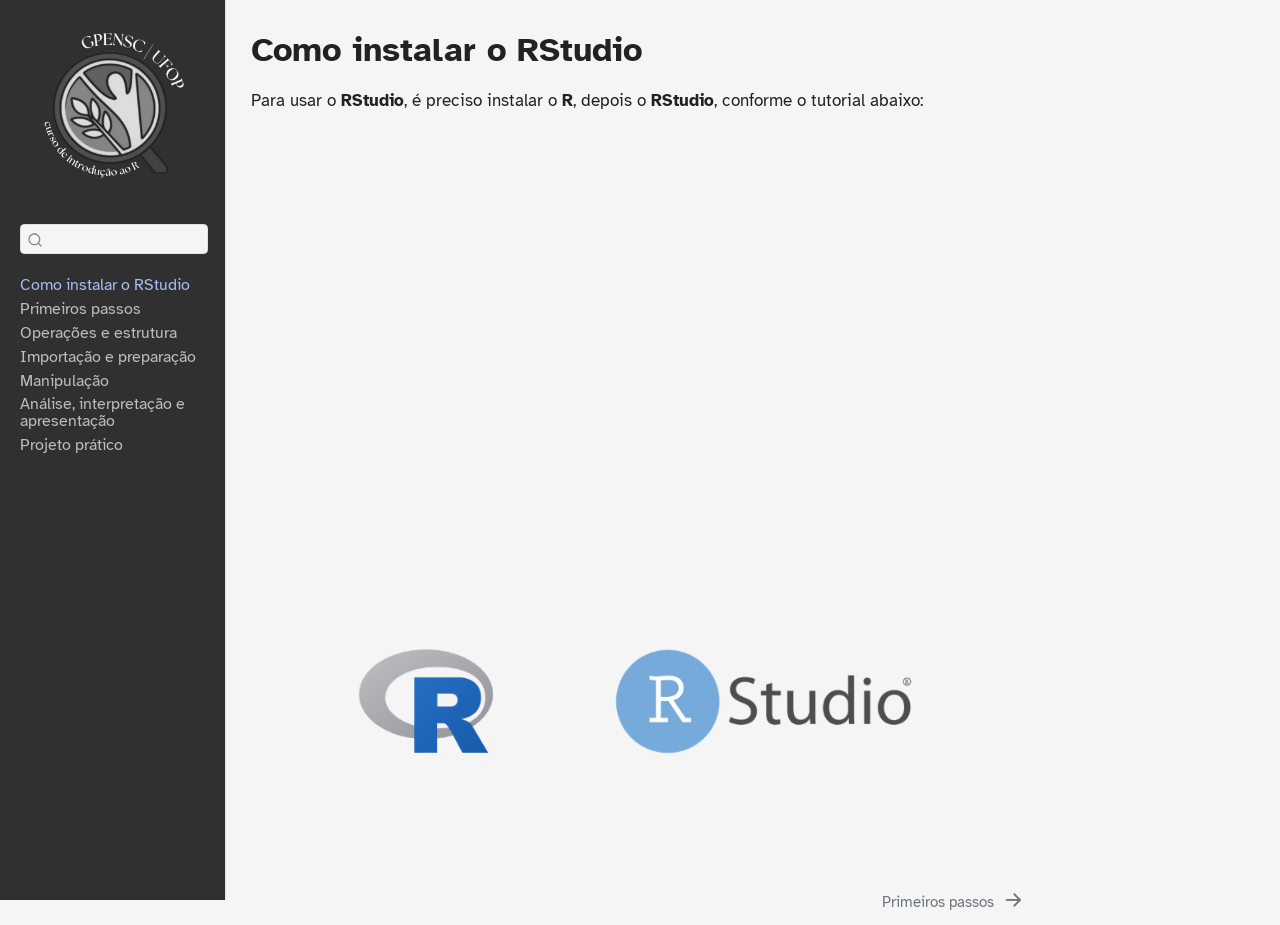
==== docs/index.html @ 652e4990 "Primeiro commit" ====
<html xmlns="http://www.w3.org/1999/xhtml">    
  <head>      
    <title>Redirect to 0.html</title>      
    <meta http-equiv="refresh" content="0;URL='0.html'" />    
  </head>    
  <body> 
  </body>  
</html>
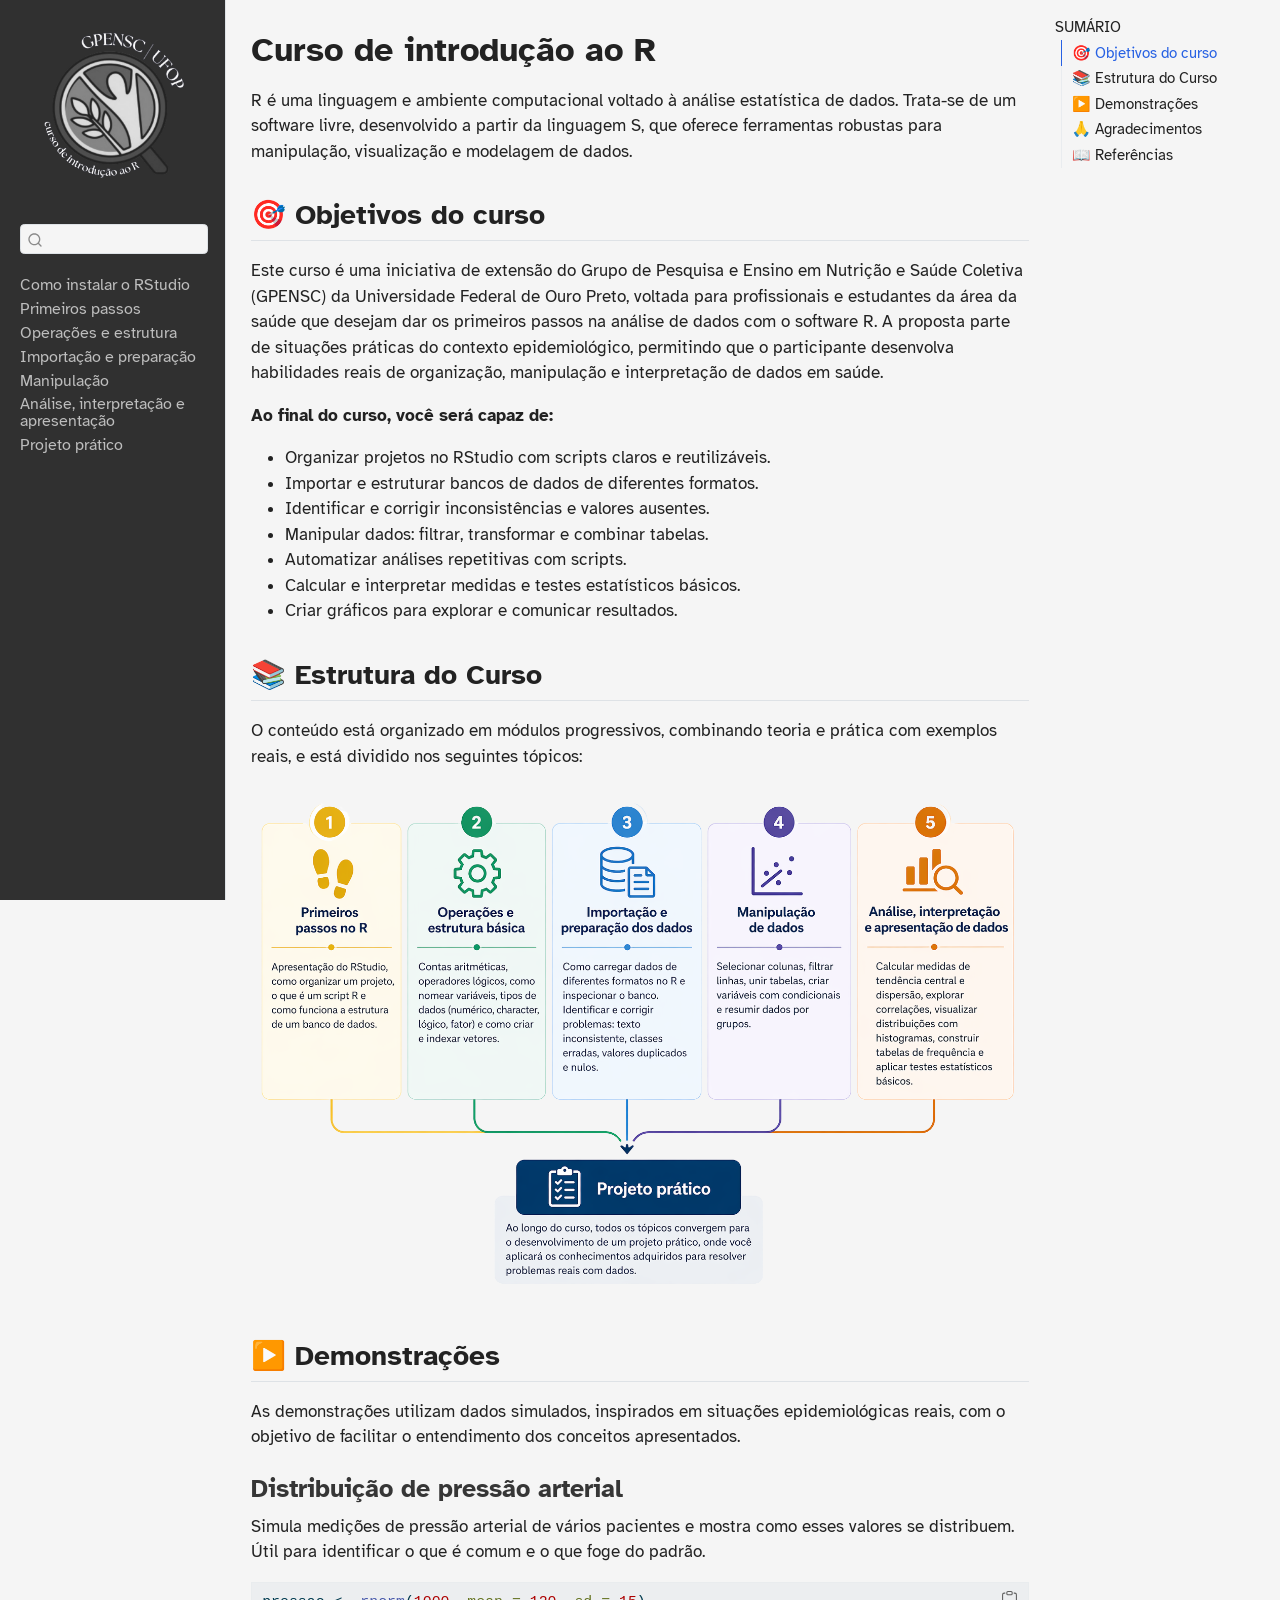
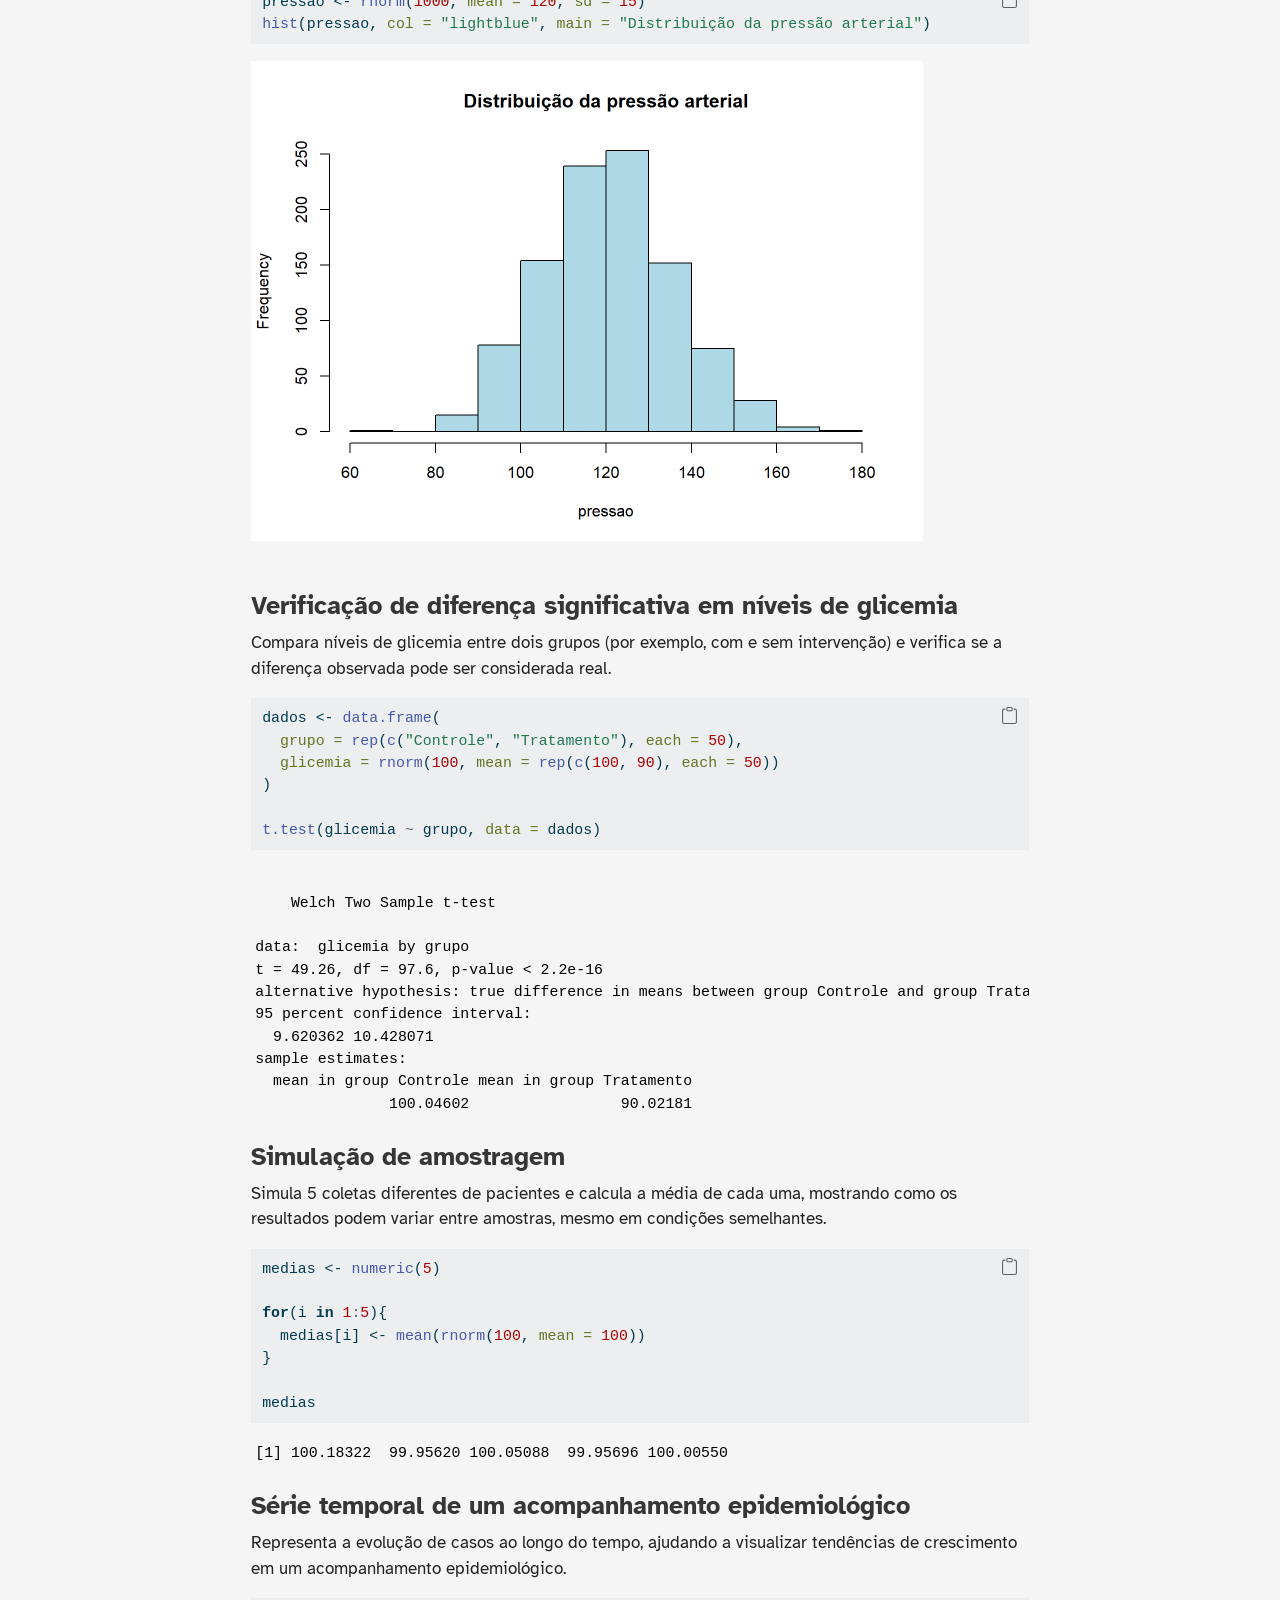
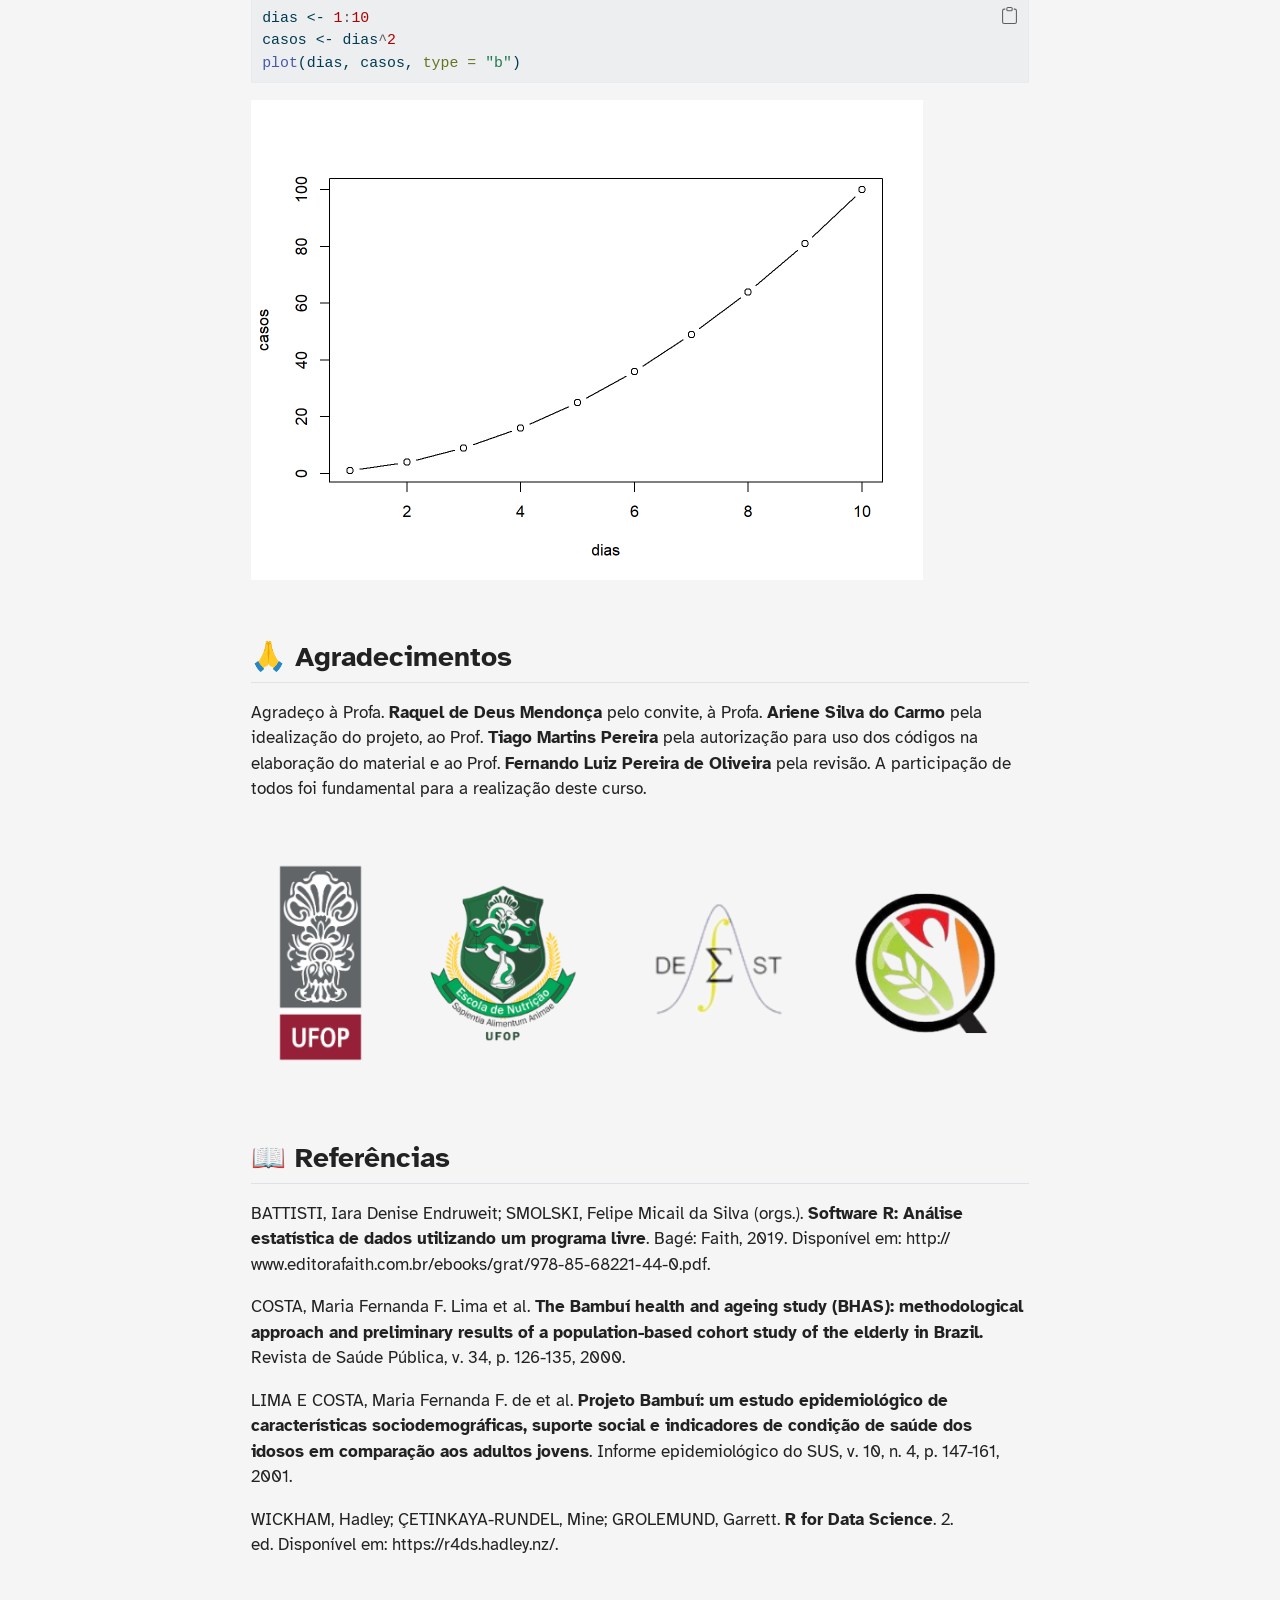
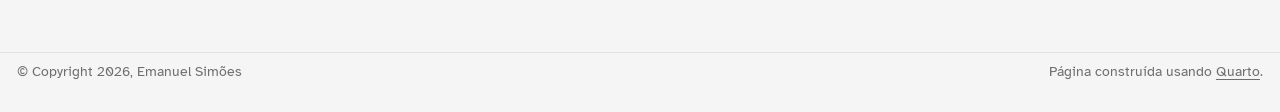
==== commit db544d72: "add index" ====
--- a/docs/index.html
+++ b/docs/index.html
@@ -1,8 +1,769 @@
-<html xmlns="http://www.w3.org/1999/xhtml">    
-  <head>      
-    <title>Redirect to 0.html</title>      
-    <meta http-equiv="refresh" content="0;URL='0.html'" />    
-  </head>    
-  <body> 
-  </body>  
-</html>     
+<!DOCTYPE html>
+<html xmlns="http://www.w3.org/1999/xhtml" lang="pt-BR" xml:lang="pt-BR"><head>
+
+<meta charset="utf-8">
+<meta name="generator" content="quarto-1.9.37">
+
+<meta name="viewport" content="width=device-width, initial-scale=1.0, user-scalable=yes">
+
+
+<title>Curso de introdução ao R – GPENSC | UFOP</title>
+<style>
+/* Default styles provided by pandoc.
+** See https://pandoc.org/MANUAL.html#variables-for-html for config info.
+*/
+code{white-space: pre-wrap;}
+span.smallcaps{font-variant: small-caps;}
+div.columns{display: flex; gap: min(4vw, 1.5em);}
+div.column{flex: auto; overflow-x: auto;}
+div.hanging-indent{margin-left: 1.5em; text-indent: -1.5em;}
+ul.task-list{list-style: none;}
+ul.task-list li input[type="checkbox"] {
+  width: 0.8em;
+  margin: 0 0.8em 0.2em -1em; /* quarto-specific, see https://github.com/quarto-dev/quarto-cli/issues/4556 */ 
+  vertical-align: middle;
+}
+/* CSS for syntax highlighting */
+html { -webkit-text-size-adjust: 100%; }
+pre > code.sourceCode { white-space: pre; position: relative; }
+pre > code.sourceCode > span { display: inline-block; line-height: 1.25; }
+pre > code.sourceCode > span:empty { height: 1.2em; }
+.sourceCode { overflow: visible; }
+code.sourceCode > span { color: inherit; text-decoration: inherit; }
+div.sourceCode { margin: 1em 0; }
+pre.sourceCode { margin: 0; }
+@media screen {
+div.sourceCode { overflow: auto; }
+}
+@media print {
+pre > code.sourceCode { white-space: pre-wrap; }
+pre > code.sourceCode > span { text-indent: -5em; padding-left: 5em; }
+}
+pre.numberSource code
+  { counter-reset: source-line 0; }
+pre.numberSource code > span
+  { position: relative; left: -4em; counter-increment: source-line; }
+pre.numberSource code > span > a:first-child::before
+  { content: counter(source-line);
+    position: relative; left: -1em; text-align: right; vertical-align: baseline;
+    border: none; display: inline-block;
+    -webkit-touch-callout: none; -webkit-user-select: none;
+    -khtml-user-select: none; -moz-user-select: none;
+    -ms-user-select: none; user-select: none;
+    padding: 0 4px; width: 4em;
+  }
+pre.numberSource { margin-left: 3em;  padding-left: 4px; }
+div.sourceCode
+  {   }
+@media screen {
+pre > code.sourceCode > span > a:first-child::before { text-decoration: underline; }
+}
+</style>
+
+
+<script src="site_libs/quarto-nav/quarto-nav.js"></script>
+<script src="site_libs/clipboard/clipboard.min.js"></script>
+<script src="site_libs/quarto-search/autocomplete.umd.js"></script>
+<script src="site_libs/quarto-search/fuse.min.js"></script>
+<script src="site_libs/quarto-search/quarto-search.js"></script>
+<meta name="quarto:offset" content="./">
+<link href="./images/logo2.png" rel="icon" type="image/png">
+<script src="site_libs/quarto-html/quarto.js" type="module"></script>
+<script src="site_libs/quarto-html/tabsets/tabsets.js" type="module"></script>
+<script src="site_libs/quarto-html/popper.min.js"></script>
+<script src="site_libs/quarto-html/tippy.umd.min.js"></script>
+<script src="site_libs/quarto-html/anchor.min.js"></script>
+<link href="site_libs/quarto-html/tippy.css" rel="stylesheet">
+<link href="site_libs/quarto-html/quarto-syntax-highlighting-7f8f88aac4f3542376d5c11b86a4c14d.css" rel="stylesheet" id="quarto-text-highlighting-styles">
+<script src="site_libs/bootstrap/bootstrap.min.js"></script>
+<link href="site_libs/bootstrap/bootstrap-icons.css" rel="stylesheet">
+<link href="site_libs/bootstrap/bootstrap-d4edce2fe595ef9b535bb5642147f9f0.min.css" rel="stylesheet" append-hash="true" id="quarto-bootstrap" data-mode="light">
+<script id="quarto-search-options" type="application/json">{
+  "location": "sidebar",
+  "copy-button": false,
+  "collapse-after": 3,
+  "panel-placement": "start",
+  "type": "textbox",
+  "limit": 50,
+  "keyboard-shortcut": [
+    "f",
+    "/",
+    "s"
+  ],
+  "show-item-context": false,
+  "language": {
+    "search-no-results-text": "Nenhum resultado",
+    "search-matching-documents-text": "documentos correspondentes",
+    "search-copy-link-title": "Copiar link para a busca",
+    "search-hide-matches-text": "Esconder correspondências adicionais",
+    "search-more-match-text": "mais correspondência neste documento",
+    "search-more-matches-text": "mais correspondências neste documento",
+    "search-clear-button-title": "Limpar",
+    "search-text-placeholder": "",
+    "search-detached-cancel-button-title": "Cancelar",
+    "search-submit-button-title": "Enviar",
+    "search-label": "Procurar"
+  }
+}</script>
+
+
+<meta property="og:title" content="Curso de introdução ao R – GPENSC | UFOP">
+<meta property="og:description" content="">
+<meta property="og:image" content="images/estrutura.png">
+<meta property="og:site_name" content="GPENSC | UFOP">
+</head>
+
+<body class="nav-sidebar docked quarto-light">
+
+<div id="quarto-search-results"></div>
+  <header id="quarto-header" class="headroom fixed-top">
+  <nav class="quarto-secondary-nav">
+    <div class="container-fluid d-flex">
+      <button type="button" class="quarto-btn-toggle btn" data-bs-toggle="collapse" role="button" data-bs-target=".quarto-sidebar-collapse-item" aria-controls="quarto-sidebar" aria-expanded="false" aria-label="Alternar barra lateral" onclick="if (window.quartoToggleHeadroom) { window.quartoToggleHeadroom(); }">
+        <i class="bi bi-layout-text-sidebar-reverse"></i>
+      </button>
+        <nav class="quarto-page-breadcrumbs" aria-label="breadcrumb"><ol class="breadcrumb"><li class="breadcrumb-item">Curso de introdução ao R</li></ol></nav>
+        <a class="flex-grow-1" role="navigation" data-bs-toggle="collapse" data-bs-target=".quarto-sidebar-collapse-item" aria-controls="quarto-sidebar" aria-expanded="false" aria-label="Alternar barra lateral" onclick="if (window.quartoToggleHeadroom) { window.quartoToggleHeadroom(); }">      
+        </a>
+      <button type="button" class="btn quarto-search-button" aria-label="Procurar" onclick="window.quartoOpenSearch();">
+        <i class="bi bi-search"></i>
+      </button>
+    </div>
+  </nav>
+</header>
+<!-- content -->
+<div id="quarto-content" class="quarto-container page-columns page-rows-contents page-layout-article">
+<!-- sidebar -->
+  <nav id="quarto-sidebar" class="sidebar collapse collapse-horizontal quarto-sidebar-collapse-item sidebar-navigation docked overflow-auto">
+    <div class="pt-lg-2 mt-2 text-center sidebar-header">
+      <a href="./index.html" class="sidebar-logo-link">
+      <img src="./images/logo2.png" alt="" class="sidebar-logo light-content py-0 d-lg-inline d-none">
+      <img src="./images/logo2.png" alt="" class="sidebar-logo dark-content py-0 d-lg-inline d-none">
+      </a>
+      </div>
+        <div class="mt-2 flex-shrink-0 align-items-center">
+        <div class="sidebar-search">
+        <div id="quarto-search" class="" title="Procurar"></div>
+        </div>
+        </div>
+    <div class="sidebar-menu-container"> 
+    <ul class="list-unstyled mt-1">
+        <li class="sidebar-item">
+  <div class="sidebar-item-container"> 
+  <a href="./0.html" class="sidebar-item-text sidebar-link">
+ <span class="menu-text">Como instalar o RStudio</span></a>
+  </div>
+</li>
+        <li class="sidebar-item">
+  <div class="sidebar-item-container"> 
+  <a href="./1.html" class="sidebar-item-text sidebar-link">
+ <span class="menu-text">Primeiros passos</span></a>
+  </div>
+</li>
+        <li class="sidebar-item">
+  <div class="sidebar-item-container"> 
+  <a href="./2.html" class="sidebar-item-text sidebar-link">
+ <span class="menu-text">Operações e estrutura</span></a>
+  </div>
+</li>
+        <li class="sidebar-item">
+  <div class="sidebar-item-container"> 
+  <a href="./3.html" class="sidebar-item-text sidebar-link">
+ <span class="menu-text">Importação e preparação</span></a>
+  </div>
+</li>
+        <li class="sidebar-item">
+  <div class="sidebar-item-container"> 
+  <a href="./4.html" class="sidebar-item-text sidebar-link">
+ <span class="menu-text">Manipulação</span></a>
+  </div>
+</li>
+        <li class="sidebar-item">
+  <div class="sidebar-item-container"> 
+  <a href="./5.html" class="sidebar-item-text sidebar-link">
+ <span class="menu-text">Análise, interpretação e apresentação</span></a>
+  </div>
+</li>
+        <li class="sidebar-item">
+  <div class="sidebar-item-container"> 
+  <a href="./projeto-pratico.html" class="sidebar-item-text sidebar-link">
+ <span class="menu-text">Projeto prático</span></a>
+  </div>
+</li>
+    </ul>
+    </div>
+</nav>
+<div id="quarto-sidebar-glass" class="quarto-sidebar-collapse-item" data-bs-toggle="collapse" data-bs-target=".quarto-sidebar-collapse-item"></div>
+<!-- margin-sidebar -->
+    <div id="quarto-margin-sidebar" class="sidebar margin-sidebar">
+        <nav id="TOC" role="doc-toc" class="toc-active">
+    <h2 id="toc-title">SUMÁRIO</h2>
+   
+  <ul>
+  <li><a href="#objetivos-do-curso" id="toc-objetivos-do-curso" class="nav-link active" data-scroll-target="#objetivos-do-curso">🎯 Objetivos do curso</a></li>
+  <li><a href="#estrutura-do-curso" id="toc-estrutura-do-curso" class="nav-link" data-scroll-target="#estrutura-do-curso">📚 Estrutura do Curso</a></li>
+  <li><a href="#demonstrações" id="toc-demonstrações" class="nav-link" data-scroll-target="#demonstrações">▶️ Demonstrações</a>
+  <ul class="collapse">
+  <li><a href="#distribuição-de-pressão-arterial" id="toc-distribuição-de-pressão-arterial" class="nav-link" data-scroll-target="#distribuição-de-pressão-arterial">Distribuição de pressão arterial</a></li>
+  <li><a href="#verificação-de-diferença-significativa-em-níveis-de-glicemia" id="toc-verificação-de-diferença-significativa-em-níveis-de-glicemia" class="nav-link" data-scroll-target="#verificação-de-diferença-significativa-em-níveis-de-glicemia">Verificação de diferença significativa em níveis de glicemia</a></li>
+  <li><a href="#simulação-de-amostragem" id="toc-simulação-de-amostragem" class="nav-link" data-scroll-target="#simulação-de-amostragem">Simulação de amostragem</a></li>
+  <li><a href="#série-temporal-de-um-acompanhamento-epidemiológico" id="toc-série-temporal-de-um-acompanhamento-epidemiológico" class="nav-link" data-scroll-target="#série-temporal-de-um-acompanhamento-epidemiológico">Série temporal de um acompanhamento epidemiológico</a></li>
+  </ul></li>
+  <li><a href="#agradecimentos" id="toc-agradecimentos" class="nav-link" data-scroll-target="#agradecimentos">🙏 Agradecimentos</a></li>
+  <li><a href="#referências" id="toc-referências" class="nav-link" data-scroll-target="#referências">📖 Referências</a></li>
+  </ul>
+</nav>
+    </div>
+<!-- main -->
+<main class="content" id="quarto-document-content">
+
+<header id="title-block-header" class="quarto-title-block default">
+<div class="quarto-title">
+<h1 class="title">Curso de introdução ao R</h1>
+</div>
+
+
+
+<div class="quarto-title-meta">
+
+    
+  
+    
+  </div>
+  
+
+
+</header>
+
+
+<p>R é uma linguagem e ambiente computacional voltado à análise estatística de dados. Trata-se de um software livre, desenvolvido a partir da linguagem S, que oferece ferramentas robustas para manipulação, visualização e modelagem de dados.</p>
+<section id="objetivos-do-curso" class="level2">
+<h2 class="anchored" data-anchor-id="objetivos-do-curso">🎯 Objetivos do curso</h2>
+<p>Este curso é uma iniciativa de extensão do Grupo de Pesquisa e Ensino em Nutrição e Saúde Coletiva (GPENSC) da Universidade Federal de Ouro Preto, voltada para profissionais e estudantes da área da saúde que desejam dar os primeiros passos na análise de dados com o software R. A proposta parte de situações práticas do contexto epidemiológico, permitindo que o participante desenvolva habilidades reais de organização, manipulação e interpretação de dados em saúde.</p>
+<p><strong>Ao final do curso, você será capaz de:</strong></p>
+<ul>
+<li>Organizar projetos no RStudio com scripts claros e reutilizáveis.</li>
+<li>Importar e estruturar bancos de dados de diferentes formatos.</li>
+<li>Identificar e corrigir inconsistências e valores ausentes.</li>
+<li>Manipular dados: filtrar, transformar e combinar tabelas.</li>
+<li>Automatizar análises repetitivas com scripts.</li>
+<li>Calcular e interpretar medidas e testes estatísticos básicos.</li>
+<li>Criar gráficos para explorar e comunicar resultados.</li>
+</ul>
+</section>
+<section id="estrutura-do-curso" class="level2">
+<h2 class="anchored" data-anchor-id="estrutura-do-curso">📚 Estrutura do Curso</h2>
+<p>O conteúdo está organizado em módulos progressivos, combinando teoria e prática com exemplos reais, e está dividido nos seguintes tópicos:</p>
+<p><img src="images/estrutura.png" class="img-fluid"></p>
+</section>
+<section id="demonstrações" class="level2">
+<h2 class="anchored" data-anchor-id="demonstrações">▶️ Demonstrações</h2>
+<p>As demonstrações utilizam dados simulados, inspirados em situações epidemiológicas reais, com o objetivo de facilitar o entendimento dos conceitos apresentados.</p>
+<section id="distribuição-de-pressão-arterial" class="level3">
+<h3 class="anchored" data-anchor-id="distribuição-de-pressão-arterial">Distribuição de pressão arterial</h3>
+<p>Simula medições de pressão arterial de vários pacientes e mostra como esses valores se distribuem. Útil para identificar o que é comum e o que foge do padrão.</p>
+<div class="cell">
+<div class="code-copy-outer-scaffold"><div class="sourceCode cell-code" id="cb1"><pre class="sourceCode r code-with-copy"><code class="sourceCode r"><span id="cb1-1"><a href="#cb1-1" aria-hidden="true" tabindex="-1"></a>pressao <span class="ot">&lt;-</span> <span class="fu">rnorm</span>(<span class="dv">1000</span>, <span class="at">mean =</span> <span class="dv">120</span>, <span class="at">sd =</span> <span class="dv">15</span>)</span>
+<span id="cb1-2"><a href="#cb1-2" aria-hidden="true" tabindex="-1"></a><span class="fu">hist</span>(pressao, <span class="at">col =</span> <span class="st">"lightblue"</span>, <span class="at">main =</span> <span class="st">"Distribuição da pressão arterial"</span>)</span></code></pre></div><button title="Copiar para a área de transferência" class="code-copy-button"><i class="bi"></i></button></div>
+<div class="cell-output-display">
+<div>
+<figure class="figure">
+<p><img src="index_files/figure-html/unnamed-chunk-1-1.png" class="img-fluid figure-img" width="672"></p>
+</figure>
+</div>
+</div>
+</div>
+</section>
+<section id="verificação-de-diferença-significativa-em-níveis-de-glicemia" class="level3">
+<h3 class="anchored" data-anchor-id="verificação-de-diferença-significativa-em-níveis-de-glicemia">Verificação de diferença significativa em níveis de glicemia</h3>
+<p>Compara níveis de glicemia entre dois grupos (por exemplo, com e sem intervenção) e verifica se a diferença observada pode ser considerada real.</p>
+<div class="cell">
+<div class="code-copy-outer-scaffold"><div class="sourceCode cell-code" id="cb2"><pre class="sourceCode r code-with-copy"><code class="sourceCode r"><span id="cb2-1"><a href="#cb2-1" aria-hidden="true" tabindex="-1"></a>dados <span class="ot">&lt;-</span> <span class="fu">data.frame</span>(</span>
+<span id="cb2-2"><a href="#cb2-2" aria-hidden="true" tabindex="-1"></a>  <span class="at">grupo =</span> <span class="fu">rep</span>(<span class="fu">c</span>(<span class="st">"Controle"</span>, <span class="st">"Tratamento"</span>), <span class="at">each =</span> <span class="dv">50</span>),</span>
+<span id="cb2-3"><a href="#cb2-3" aria-hidden="true" tabindex="-1"></a>  <span class="at">glicemia =</span> <span class="fu">rnorm</span>(<span class="dv">100</span>, <span class="at">mean =</span> <span class="fu">rep</span>(<span class="fu">c</span>(<span class="dv">100</span>, <span class="dv">90</span>), <span class="at">each =</span> <span class="dv">50</span>))</span>
+<span id="cb2-4"><a href="#cb2-4" aria-hidden="true" tabindex="-1"></a>)</span>
+<span id="cb2-5"><a href="#cb2-5" aria-hidden="true" tabindex="-1"></a></span>
+<span id="cb2-6"><a href="#cb2-6" aria-hidden="true" tabindex="-1"></a><span class="fu">t.test</span>(glicemia <span class="sc">~</span> grupo, <span class="at">data =</span> dados)</span></code></pre></div><button title="Copiar para a área de transferência" class="code-copy-button"><i class="bi"></i></button></div>
+<div class="cell-output cell-output-stdout">
+<pre><code>
+    Welch Two Sample t-test
+
+data:  glicemia by grupo
+t = 49.26, df = 97.6, p-value &lt; 2.2e-16
+alternative hypothesis: true difference in means between group Controle and group Tratamento is not equal to 0
+95 percent confidence interval:
+  9.620362 10.428071
+sample estimates:
+  mean in group Controle mean in group Tratamento 
+               100.04602                 90.02181 </code></pre>
+</div>
+</div>
+</section>
+<section id="simulação-de-amostragem" class="level3">
+<h3 class="anchored" data-anchor-id="simulação-de-amostragem">Simulação de amostragem</h3>
+<p>Simula 5 coletas diferentes de pacientes e calcula a média de cada uma, mostrando como os resultados podem variar entre amostras, mesmo em condições semelhantes.</p>
+<div class="cell">
+<div class="code-copy-outer-scaffold"><div class="sourceCode cell-code" id="cb4"><pre class="sourceCode r code-with-copy"><code class="sourceCode r"><span id="cb4-1"><a href="#cb4-1" aria-hidden="true" tabindex="-1"></a>medias <span class="ot">&lt;-</span> <span class="fu">numeric</span>(<span class="dv">5</span>)</span>
+<span id="cb4-2"><a href="#cb4-2" aria-hidden="true" tabindex="-1"></a></span>
+<span id="cb4-3"><a href="#cb4-3" aria-hidden="true" tabindex="-1"></a><span class="cf">for</span>(i <span class="cf">in</span> <span class="dv">1</span><span class="sc">:</span><span class="dv">5</span>){</span>
+<span id="cb4-4"><a href="#cb4-4" aria-hidden="true" tabindex="-1"></a>  medias[i] <span class="ot">&lt;-</span> <span class="fu">mean</span>(<span class="fu">rnorm</span>(<span class="dv">100</span>, <span class="at">mean =</span> <span class="dv">100</span>))</span>
+<span id="cb4-5"><a href="#cb4-5" aria-hidden="true" tabindex="-1"></a>}</span>
+<span id="cb4-6"><a href="#cb4-6" aria-hidden="true" tabindex="-1"></a></span>
+<span id="cb4-7"><a href="#cb4-7" aria-hidden="true" tabindex="-1"></a>medias</span></code></pre></div><button title="Copiar para a área de transferência" class="code-copy-button"><i class="bi"></i></button></div>
+<div class="cell-output cell-output-stdout">
+<pre><code>[1] 100.18322  99.95620 100.05088  99.95696 100.00550</code></pre>
+</div>
+</div>
+</section>
+<section id="série-temporal-de-um-acompanhamento-epidemiológico" class="level3">
+<h3 class="anchored" data-anchor-id="série-temporal-de-um-acompanhamento-epidemiológico">Série temporal de um acompanhamento epidemiológico</h3>
+<p>Representa a evolução de casos ao longo do tempo, ajudando a visualizar tendências de crescimento em um acompanhamento epidemiológico.</p>
+<div class="cell">
+<div class="code-copy-outer-scaffold"><div class="sourceCode cell-code" id="cb6"><pre class="sourceCode r code-with-copy"><code class="sourceCode r"><span id="cb6-1"><a href="#cb6-1" aria-hidden="true" tabindex="-1"></a>dias <span class="ot">&lt;-</span> <span class="dv">1</span><span class="sc">:</span><span class="dv">10</span></span>
+<span id="cb6-2"><a href="#cb6-2" aria-hidden="true" tabindex="-1"></a>casos <span class="ot">&lt;-</span> dias<span class="sc">^</span><span class="dv">2</span></span>
+<span id="cb6-3"><a href="#cb6-3" aria-hidden="true" tabindex="-1"></a><span class="fu">plot</span>(dias, casos, <span class="at">type =</span> <span class="st">"b"</span>)</span></code></pre></div><button title="Copiar para a área de transferência" class="code-copy-button"><i class="bi"></i></button></div>
+<div class="cell-output-display">
+<div>
+<figure class="figure">
+<p><img src="index_files/figure-html/unnamed-chunk-4-1.png" class="img-fluid figure-img" width="672"></p>
+</figure>
+</div>
+</div>
+</div>
+</section>
+</section>
+<section id="agradecimentos" class="level2">
+<h2 class="anchored" data-anchor-id="agradecimentos">🙏 Agradecimentos</h2>
+<p>Agradeço à Profa. <strong>Raquel de Deus Mendonça</strong> pelo convite, à Profa. <strong>Ariene Silva do Carmo</strong> pela idealização do projeto, ao Prof.&nbsp;<strong>Tiago Martins Pereira</strong> pela autorização para uso dos códigos na elaboração do material e ao Prof.&nbsp;<strong>Fernando Luiz Pereira de Oliveira</strong> pela revisão. A participação de todos foi fundamental para a realização deste curso.</p>
+<p><img src="images/orgaos.png" class="img-fluid"></p>
+</section>
+<section id="referências" class="level2">
+<h2 class="anchored" data-anchor-id="referências">📖 Referências</h2>
+<p>BATTISTI, Iara Denise Endruweit; SMOLSKI, Felipe Micail da Silva (orgs.). <strong>Software R: Análise estatística de dados utilizando um programa livre</strong>. Bagé: Faith, 2019. Disponível em: http:// www.editorafaith.com.br/ebooks/grat/978-85-68221-44-0.pdf.</p>
+<p>COSTA, Maria Fernanda F. Lima et al.&nbsp;<strong>The Bambuí health and ageing study (BHAS): methodological approach and preliminary results of a population-based cohort study of the elderly in Brazil.</strong> Revista de Saúde Pública, v. 34, p.&nbsp;126-135, 2000.</p>
+<p>LIMA E COSTA, Maria Fernanda F. de et al.&nbsp;<strong>Projeto Bambuí: um estudo epidemiológico de características sociodemográficas, suporte social e indicadores de condição de saúde dos idosos em comparação aos adultos jovens</strong>. Informe epidemiológico do SUS, v. 10, n.&nbsp;4, p.&nbsp;147-161, 2001.</p>
+<p>WICKHAM, Hadley; ÇETINKAYA-RUNDEL, Mine; GROLEMUND, Garrett. <strong>R for Data Science</strong>. 2. ed.&nbsp;Disponível em: https://r4ds.hadley.nz/.</p>
+
+
+</section>
+
+</main> <!-- /main -->
+<script id="quarto-html-after-body" type="application/javascript">
+  window.document.addEventListener("DOMContentLoaded", function (event) {
+    const icon = "";
+    const anchorJS = new window.AnchorJS();
+    anchorJS.options = {
+      placement: 'right',
+      icon: icon
+    };
+    anchorJS.add('.anchored');
+    const isCodeAnnotation = (el) => {
+      for (const clz of el.classList) {
+        if (clz.startsWith('code-annotation-')) {                     
+          return true;
+        }
+      }
+      return false;
+    }
+    const onCopySuccess = function(e) {
+      // button target
+      const button = e.trigger;
+      // don't keep focus
+      button.blur();
+      // flash "checked"
+      button.classList.add('code-copy-button-checked');
+      var currentTitle = button.getAttribute("title");
+      button.setAttribute("title", "Copiada");
+      let tooltip;
+      if (window.bootstrap) {
+        button.setAttribute("data-bs-toggle", "tooltip");
+        button.setAttribute("data-bs-placement", "left");
+        button.setAttribute("data-bs-title", "Copiada");
+        tooltip = new bootstrap.Tooltip(button, 
+          { trigger: "manual", 
+            customClass: "code-copy-button-tooltip",
+            offset: [0, -8]});
+        tooltip.show();    
+      }
+      setTimeout(function() {
+        if (tooltip) {
+          tooltip.hide();
+          button.removeAttribute("data-bs-title");
+          button.removeAttribute("data-bs-toggle");
+          button.removeAttribute("data-bs-placement");
+        }
+        button.setAttribute("title", currentTitle);
+        button.classList.remove('code-copy-button-checked');
+      }, 1000);
+      // clear code selection
+      e.clearSelection();
+    }
+    const getTextToCopy = function(trigger) {
+      const outerScaffold = trigger.parentElement.cloneNode(true);
+      const codeEl = outerScaffold.querySelector('code');
+      for (const childEl of codeEl.children) {
+        if (isCodeAnnotation(childEl)) {
+          childEl.remove();
+        }
+      }
+      return codeEl.innerText;
+    }
+    const clipboard = new window.ClipboardJS('.code-copy-button:not([data-in-quarto-modal])', {
+      text: getTextToCopy
+    });
+    clipboard.on('success', onCopySuccess);
+    if (window.document.getElementById('quarto-embedded-source-code-modal')) {
+      const clipboardModal = new window.ClipboardJS('.code-copy-button[data-in-quarto-modal]', {
+        text: getTextToCopy,
+        container: window.document.getElementById('quarto-embedded-source-code-modal')
+      });
+      clipboardModal.on('success', onCopySuccess);
+    }
+      var localhostRegex = new RegExp(/^(?:http|https):\/\/localhost\:?[0-9]*\//);
+      var mailtoRegex = new RegExp(/^mailto:/);
+        var filterRegex = new RegExp('/' + window.location.host + '/');
+      var isInternal = (href) => {
+          return filterRegex.test(href) || localhostRegex.test(href) || mailtoRegex.test(href);
+      }
+      // Inspect non-navigation links and adorn them if external
+     var links = window.document.querySelectorAll('a[href]:not(.nav-link):not(.navbar-brand):not(.toc-action):not(.sidebar-link):not(.sidebar-item-toggle):not(.pagination-link):not(.no-external):not([aria-hidden]):not(.dropdown-item):not(.quarto-navigation-tool):not(.about-link)');
+      for (var i=0; i<links.length; i++) {
+        const link = links[i];
+        if (!isInternal(link.href)) {
+          // undo the damage that might have been done by quarto-nav.js in the case of
+          // links that we want to consider external
+          if (link.dataset.originalHref !== undefined) {
+            link.href = link.dataset.originalHref;
+          }
+        }
+      }
+    function tippyHover(el, contentFn, onTriggerFn, onUntriggerFn) {
+      const config = {
+        allowHTML: true,
+        maxWidth: 500,
+        delay: 100,
+        arrow: false,
+        appendTo: function(el) {
+            return el.parentElement;
+        },
+        interactive: true,
+        interactiveBorder: 10,
+        theme: 'quarto',
+        placement: 'bottom-start',
+      };
+      if (contentFn) {
+        config.content = contentFn;
+      }
+      if (onTriggerFn) {
+        config.onTrigger = onTriggerFn;
+      }
+      if (onUntriggerFn) {
+        config.onUntrigger = onUntriggerFn;
+      }
+      window.tippy(el, config); 
+    }
+    const noterefs = window.document.querySelectorAll('a[role="doc-noteref"]');
+    for (var i=0; i<noterefs.length; i++) {
+      const ref = noterefs[i];
+      tippyHover(ref, function() {
+        // use id or data attribute instead here
+        let href = ref.getAttribute('data-footnote-href') || ref.getAttribute('href');
+        try { href = new URL(href).hash; } catch {}
+        const id = href.replace(/^#\/?/, "");
+        const note = window.document.getElementById(id);
+        if (note) {
+          return note.innerHTML;
+        } else {
+          return "";
+        }
+      });
+    }
+    const xrefs = window.document.querySelectorAll('a.quarto-xref');
+    const processXRef = (id, note) => {
+      // Strip column container classes
+      const stripColumnClz = (el) => {
+        el.classList.remove("page-full", "page-columns");
+        if (el.children) {
+          for (const child of el.children) {
+            stripColumnClz(child);
+          }
+        }
+      }
+      stripColumnClz(note)
+      if (id === null || id.startsWith('sec-')) {
+        // Special case sections, only their first couple elements
+        const container = document.createElement("div");
+        if (note.children && note.children.length > 2) {
+          container.appendChild(note.children[0].cloneNode(true));
+          for (let i = 1; i < note.children.length; i++) {
+            const child = note.children[i];
+            if (child.tagName === "P" && child.innerText === "") {
+              continue;
+            } else {
+              container.appendChild(child.cloneNode(true));
+              break;
+            }
+          }
+          if (window.Quarto?.typesetMath) {
+            window.Quarto.typesetMath(container);
+          }
+          return container.innerHTML
+        } else {
+          if (window.Quarto?.typesetMath) {
+            window.Quarto.typesetMath(note);
+          }
+          return note.innerHTML;
+        }
+      } else {
+        // Remove any anchor links if they are present
+        const anchorLink = note.querySelector('a.anchorjs-link');
+        if (anchorLink) {
+          anchorLink.remove();
+        }
+        if (window.Quarto?.typesetMath) {
+          window.Quarto.typesetMath(note);
+        }
+        if (note.classList.contains("callout")) {
+          return note.outerHTML;
+        } else {
+          return note.innerHTML;
+        }
+      }
+    }
+    for (var i=0; i<xrefs.length; i++) {
+      const xref = xrefs[i];
+      tippyHover(xref, undefined, function(instance) {
+        instance.disable();
+        let url = xref.getAttribute('href');
+        let hash = undefined; 
+        if (url.startsWith('#')) {
+          hash = url;
+        } else {
+          try { hash = new URL(url).hash; } catch {}
+        }
+        if (hash) {
+          const id = hash.replace(/^#\/?/, "");
+          const note = window.document.getElementById(id);
+          if (note !== null) {
+            try {
+              const html = processXRef(id, note.cloneNode(true));
+              instance.setContent(html);
+            } finally {
+              instance.enable();
+              instance.show();
+            }
+          } else {
+            // See if we can fetch this
+            fetch(url.split('#')[0])
+            .then(res => res.text())
+            .then(html => {
+              const parser = new DOMParser();
+              const htmlDoc = parser.parseFromString(html, "text/html");
+              const note = htmlDoc.getElementById(id);
+              if (note !== null) {
+                const html = processXRef(id, note);
+                instance.setContent(html);
+              } 
+            }).finally(() => {
+              instance.enable();
+              instance.show();
+            });
+          }
+        } else {
+          // See if we can fetch a full url (with no hash to target)
+          // This is a special case and we should probably do some content thinning / targeting
+          fetch(url)
+          .then(res => res.text())
+          .then(html => {
+            const parser = new DOMParser();
+            const htmlDoc = parser.parseFromString(html, "text/html");
+            const note = htmlDoc.querySelector('main.content');
+            if (note !== null) {
+              // This should only happen for chapter cross references
+              // (since there is no id in the URL)
+              // remove the first header
+              if (note.children.length > 0 && note.children[0].tagName === "HEADER") {
+                note.children[0].remove();
+              }
+              const html = processXRef(null, note);
+              instance.setContent(html);
+            } 
+          }).finally(() => {
+            instance.enable();
+            instance.show();
+          });
+        }
+      }, function(instance) {
+      });
+    }
+        let selectedAnnoteEl;
+        const selectorForAnnotation = ( cell, annotation) => {
+          let cellAttr = 'data-code-cell="' + cell + '"';
+          let lineAttr = 'data-code-annotation="' +  annotation + '"';
+          const selector = 'span[' + cellAttr + '][' + lineAttr + ']';
+          return selector;
+        }
+        const selectCodeLines = (annoteEl) => {
+          const doc = window.document;
+          const targetCell = annoteEl.getAttribute("data-target-cell");
+          const targetAnnotation = annoteEl.getAttribute("data-target-annotation");
+          const annoteSpan = window.document.querySelector(selectorForAnnotation(targetCell, targetAnnotation));
+          const lines = annoteSpan.getAttribute("data-code-lines").split(",");
+          const lineIds = lines.map((line) => {
+            return targetCell + "-" + line;
+          })
+          let top = null;
+          let height = null;
+          let parent = null;
+          if (lineIds.length > 0) {
+              //compute the position of the single el (top and bottom and make a div)
+              const el = window.document.getElementById(lineIds[0]);
+              top = el.offsetTop;
+              height = el.offsetHeight;
+              parent = el.parentElement.parentElement;
+            if (lineIds.length > 1) {
+              const lastEl = window.document.getElementById(lineIds[lineIds.length - 1]);
+              const bottom = lastEl.offsetTop + lastEl.offsetHeight;
+              height = bottom - top;
+            }
+            if (top !== null && height !== null && parent !== null) {
+              // cook up a div (if necessary) and position it 
+              let div = window.document.getElementById("code-annotation-line-highlight");
+              if (div === null) {
+                div = window.document.createElement("div");
+                div.setAttribute("id", "code-annotation-line-highlight");
+                div.style.position = 'absolute';
+                parent.appendChild(div);
+              }
+              div.style.top = top - 2 + "px";
+              div.style.height = height + 4 + "px";
+              div.style.left = 0;
+              let gutterDiv = window.document.getElementById("code-annotation-line-highlight-gutter");
+              if (gutterDiv === null) {
+                gutterDiv = window.document.createElement("div");
+                gutterDiv.setAttribute("id", "code-annotation-line-highlight-gutter");
+                gutterDiv.style.position = 'absolute';
+                const codeCell = window.document.getElementById(targetCell);
+                const gutter = codeCell.querySelector('.code-annotation-gutter');
+                gutter.appendChild(gutterDiv);
+              }
+              gutterDiv.style.top = top - 2 + "px";
+              gutterDiv.style.height = height + 4 + "px";
+            }
+            selectedAnnoteEl = annoteEl;
+          }
+        };
+        const unselectCodeLines = () => {
+          const elementsIds = ["code-annotation-line-highlight", "code-annotation-line-highlight-gutter"];
+          elementsIds.forEach((elId) => {
+            const div = window.document.getElementById(elId);
+            if (div) {
+              div.remove();
+            }
+          });
+          selectedAnnoteEl = undefined;
+        };
+          // Handle positioning of the toggle
+      window.addEventListener(
+        "resize",
+        throttle(() => {
+          elRect = undefined;
+          if (selectedAnnoteEl) {
+            selectCodeLines(selectedAnnoteEl);
+          }
+        }, 10)
+      );
+      function throttle(fn, ms) {
+      let throttle = false;
+      let timer;
+        return (...args) => {
+          if(!throttle) { // first call gets through
+              fn.apply(this, args);
+              throttle = true;
+          } else { // all the others get throttled
+              if(timer) clearTimeout(timer); // cancel #2
+              timer = setTimeout(() => {
+                fn.apply(this, args);
+                timer = throttle = false;
+              }, ms);
+          }
+        };
+      }
+        // Attach click handler to the DT
+        const annoteDls = window.document.querySelectorAll('dt[data-target-cell]');
+        for (const annoteDlNode of annoteDls) {
+          annoteDlNode.addEventListener('click', (event) => {
+            const clickedEl = event.target;
+            if (clickedEl !== selectedAnnoteEl) {
+              unselectCodeLines();
+              const activeEl = window.document.querySelector('dt[data-target-cell].code-annotation-active');
+              if (activeEl) {
+                activeEl.classList.remove('code-annotation-active');
+              }
+              selectCodeLines(clickedEl);
+              clickedEl.classList.add('code-annotation-active');
+            } else {
+              // Unselect the line
+              unselectCodeLines();
+              clickedEl.classList.remove('code-annotation-active');
+            }
+          });
+        }
+    const findCites = (el) => {
+      const parentEl = el.parentElement;
+      if (parentEl) {
+        const cites = parentEl.dataset.cites;
+        if (cites) {
+          return {
+            el,
+            cites: cites.split(' ')
+          };
+        } else {
+          return findCites(el.parentElement)
+        }
+      } else {
+        return undefined;
+      }
+    };
+    var bibliorefs = window.document.querySelectorAll('a[role="doc-biblioref"]');
+    for (var i=0; i<bibliorefs.length; i++) {
+      const ref = bibliorefs[i];
+      const citeInfo = findCites(ref);
+      if (citeInfo) {
+        tippyHover(citeInfo.el, function() {
+          var popup = window.document.createElement('div');
+          citeInfo.cites.forEach(function(cite) {
+            var citeDiv = window.document.createElement('div');
+            citeDiv.classList.add('hanging-indent');
+            citeDiv.classList.add('csl-entry');
+            var biblioDiv = window.document.getElementById('ref-' + cite);
+            if (biblioDiv) {
+              citeDiv.innerHTML = biblioDiv.innerHTML;
+            }
+            popup.appendChild(citeDiv);
+          });
+          return popup.innerHTML;
+        });
+      }
+    }
+  });
+  </script>
+</div> <!-- /content -->
+<footer class="footer">
+  <div class="nav-footer">
+    <div class="nav-footer-left">
+<p>© Copyright 2026, Emanuel Simões</p>
+</div>   
+    <div class="nav-footer-center">
+      &nbsp;
+    </div>
+    <div class="nav-footer-right">
+<p>Página construída usando <a href="https://quarto.org/">Quarto</a>.</p>
+</div>
+  </div>
+</footer>
+
+
+
+
+</body></html>
--- a/docs/site_libs/quarto-html/tippy.css
+++ b/docs/site_libs/quarto-html/tippy.css
@@ -0,0 +1 @@
+.tippy-box[data-animation=fade][data-state=hidden]{opacity:0}[data-tippy-root]{max-width:calc(100vw - 10px)}.tippy-box{position:relative;background-color:#333;color:#fff;border-radius:4px;font-size:14px;line-height:1.4;white-space:normal;outline:0;transition-property:transform,visibility,opacity}.tippy-box[data-placement^=top]>.tippy-arrow{bottom:0}.tippy-box[data-placement^=top]>.tippy-arrow:before{bottom:-7px;left:0;border-width:8px 8px 0;border-top-color:initial;transform-origin:center top}.tippy-box[data-placement^=bottom]>.tippy-arrow{top:0}.tippy-box[data-placement^=bottom]>.tippy-arrow:before{top:-7px;left:0;border-width:0 8px 8px;border-bottom-color:initial;transform-origin:center bottom}.tippy-box[data-placement^=left]>.tippy-arrow{right:0}.tippy-box[data-placement^=left]>.tippy-arrow:before{border-width:8px 0 8px 8px;border-left-color:initial;right:-7px;transform-origin:center left}.tippy-box[data-placement^=right]>.tippy-arrow{left:0}.tippy-box[data-placement^=right]>.tippy-arrow:before{left:-7px;border-width:8px 8px 8px 0;border-right-color:initial;transform-origin:center right}.tippy-box[data-inertia][data-state=visible]{transition-timing-function:cubic-bezier(.54,1.5,.38,1.11)}.tippy-arrow{width:16px;height:16px;color:#333}.tippy-arrow:before{content:"";position:absolute;border-color:transparent;border-style:solid}.tippy-content{position:relative;padding:5px 9px;z-index:1}
--- a/docs/site_libs/quarto-html/quarto-syntax-highlighting-7f8f88aac4f3542376d5c11b86a4c14d.css
+++ b/docs/site_libs/quarto-html/quarto-syntax-highlighting-7f8f88aac4f3542376d5c11b86a4c14d.css
@@ -0,0 +1,236 @@
+/* quarto syntax highlight colors */
+:root {
+  --quarto-hl-ot-color: #003B4F;
+  --quarto-hl-at-color: #657422;
+  --quarto-hl-ss-color: #20794D;
+  --quarto-hl-an-color: #5E5E5E;
+  --quarto-hl-fu-color: #4758AB;
+  --quarto-hl-st-color: #20794D;
+  --quarto-hl-cf-color: #003B4F;
+  --quarto-hl-op-color: #5E5E5E;
+  --quarto-hl-er-color: #AD0000;
+  --quarto-hl-bn-color: #AD0000;
+  --quarto-hl-al-color: #AD0000;
+  --quarto-hl-va-color: #111111;
+  --quarto-hl-bu-color: inherit;
+  --quarto-hl-ex-color: inherit;
+  --quarto-hl-pp-color: #AD0000;
+  --quarto-hl-in-color: #5E5E5E;
+  --quarto-hl-vs-color: #20794D;
+  --quarto-hl-wa-color: #5E5E5E;
+  --quarto-hl-do-color: #5E5E5E;
+  --quarto-hl-im-color: #00769E;
+  --quarto-hl-ch-color: #20794D;
+  --quarto-hl-dt-color: #AD0000;
+  --quarto-hl-fl-color: #AD0000;
+  --quarto-hl-co-color: #5E5E5E;
+  --quarto-hl-cv-color: #5E5E5E;
+  --quarto-hl-cn-color: #8f5902;
+  --quarto-hl-sc-color: #5E5E5E;
+  --quarto-hl-dv-color: #AD0000;
+  --quarto-hl-kw-color: #003B4F;
+}
+
+/* other quarto variables */
+:root {
+  --quarto-font-monospace: SFMono-Regular, Menlo, Monaco, Consolas, "Liberation Mono", "Courier New", monospace;
+}
+
+/* syntax highlight based on Pandoc's rules */
+pre > code.sourceCode > span {
+  color: #003B4F;
+}
+
+code.sourceCode > span {
+  color: #003B4F;
+}
+
+div.sourceCode,
+div.sourceCode pre.sourceCode {
+  color: #003B4F;
+}
+
+/* Normal */
+code span {
+  color: #003B4F;
+}
+
+/* Alert */
+code span.al {
+  color: #AD0000;
+  font-style: inherit;
+}
+
+/* Annotation */
+code span.an {
+  color: #5E5E5E;
+  font-style: inherit;
+}
+
+/* Attribute */
+code span.at {
+  color: #657422;
+  font-style: inherit;
+}
+
+/* BaseN */
+code span.bn {
+  color: #AD0000;
+  font-style: inherit;
+}
+
+/* BuiltIn */
+code span.bu {
+  font-style: inherit;
+}
+
+/* ControlFlow */
+code span.cf {
+  color: #003B4F;
+  font-weight: bold;
+  font-style: inherit;
+}
+
+/* Char */
+code span.ch {
+  color: #20794D;
+  font-style: inherit;
+}
+
+/* Constant */
+code span.cn {
+  color: #8f5902;
+  font-style: inherit;
+}
+
+/* Comment */
+code span.co {
+  color: #5E5E5E;
+  font-style: inherit;
+}
+
+/* CommentVar */
+code span.cv {
+  color: #5E5E5E;
+  font-style: italic;
+}
+
+/* Documentation */
+code span.do {
+  color: #5E5E5E;
+  font-style: italic;
+}
+
+/* DataType */
+code span.dt {
+  color: #AD0000;
+  font-style: inherit;
+}
+
+/* DecVal */
+code span.dv {
+  color: #AD0000;
+  font-style: inherit;
+}
+
+/* Error */
+code span.er {
+  color: #AD0000;
+  font-style: inherit;
+}
+
+/* Extension */
+code span.ex {
+  font-style: inherit;
+}
+
+/* Float */
+code span.fl {
+  color: #AD0000;
+  font-style: inherit;
+}
+
+/* Function */
+code span.fu {
+  color: #4758AB;
+  font-style: inherit;
+}
+
+/* Import */
+code span.im {
+  color: #00769E;
+  font-style: inherit;
+}
+
+/* Information */
+code span.in {
+  color: #5E5E5E;
+  font-style: inherit;
+}
+
+/* Keyword */
+code span.kw {
+  color: #003B4F;
+  font-weight: bold;
+  font-style: inherit;
+}
+
+/* Operator */
+code span.op {
+  color: #5E5E5E;
+  font-style: inherit;
+}
+
+/* Other */
+code span.ot {
+  color: #003B4F;
+  font-style: inherit;
+}
+
+/* Preprocessor */
+code span.pp {
+  color: #AD0000;
+  font-style: inherit;
+}
+
+/* SpecialChar */
+code span.sc {
+  color: #5E5E5E;
+  font-style: inherit;
+}
+
+/* SpecialString */
+code span.ss {
+  color: #20794D;
+  font-style: inherit;
+}
+
+/* String */
+code span.st {
+  color: #20794D;
+  font-style: inherit;
+}
+
+/* Variable */
+code span.va {
+  color: #111111;
+  font-style: inherit;
+}
+
+/* VerbatimString */
+code span.vs {
+  color: #20794D;
+  font-style: inherit;
+}
+
+/* Warning */
+code span.wa {
+  color: #5E5E5E;
+  font-style: italic;
+}
+
+.prevent-inlining {
+  content: "</";
+}
+
+/*# sourceMappingURL=789ad8cd35626ba772517505b42a116e.css.map */
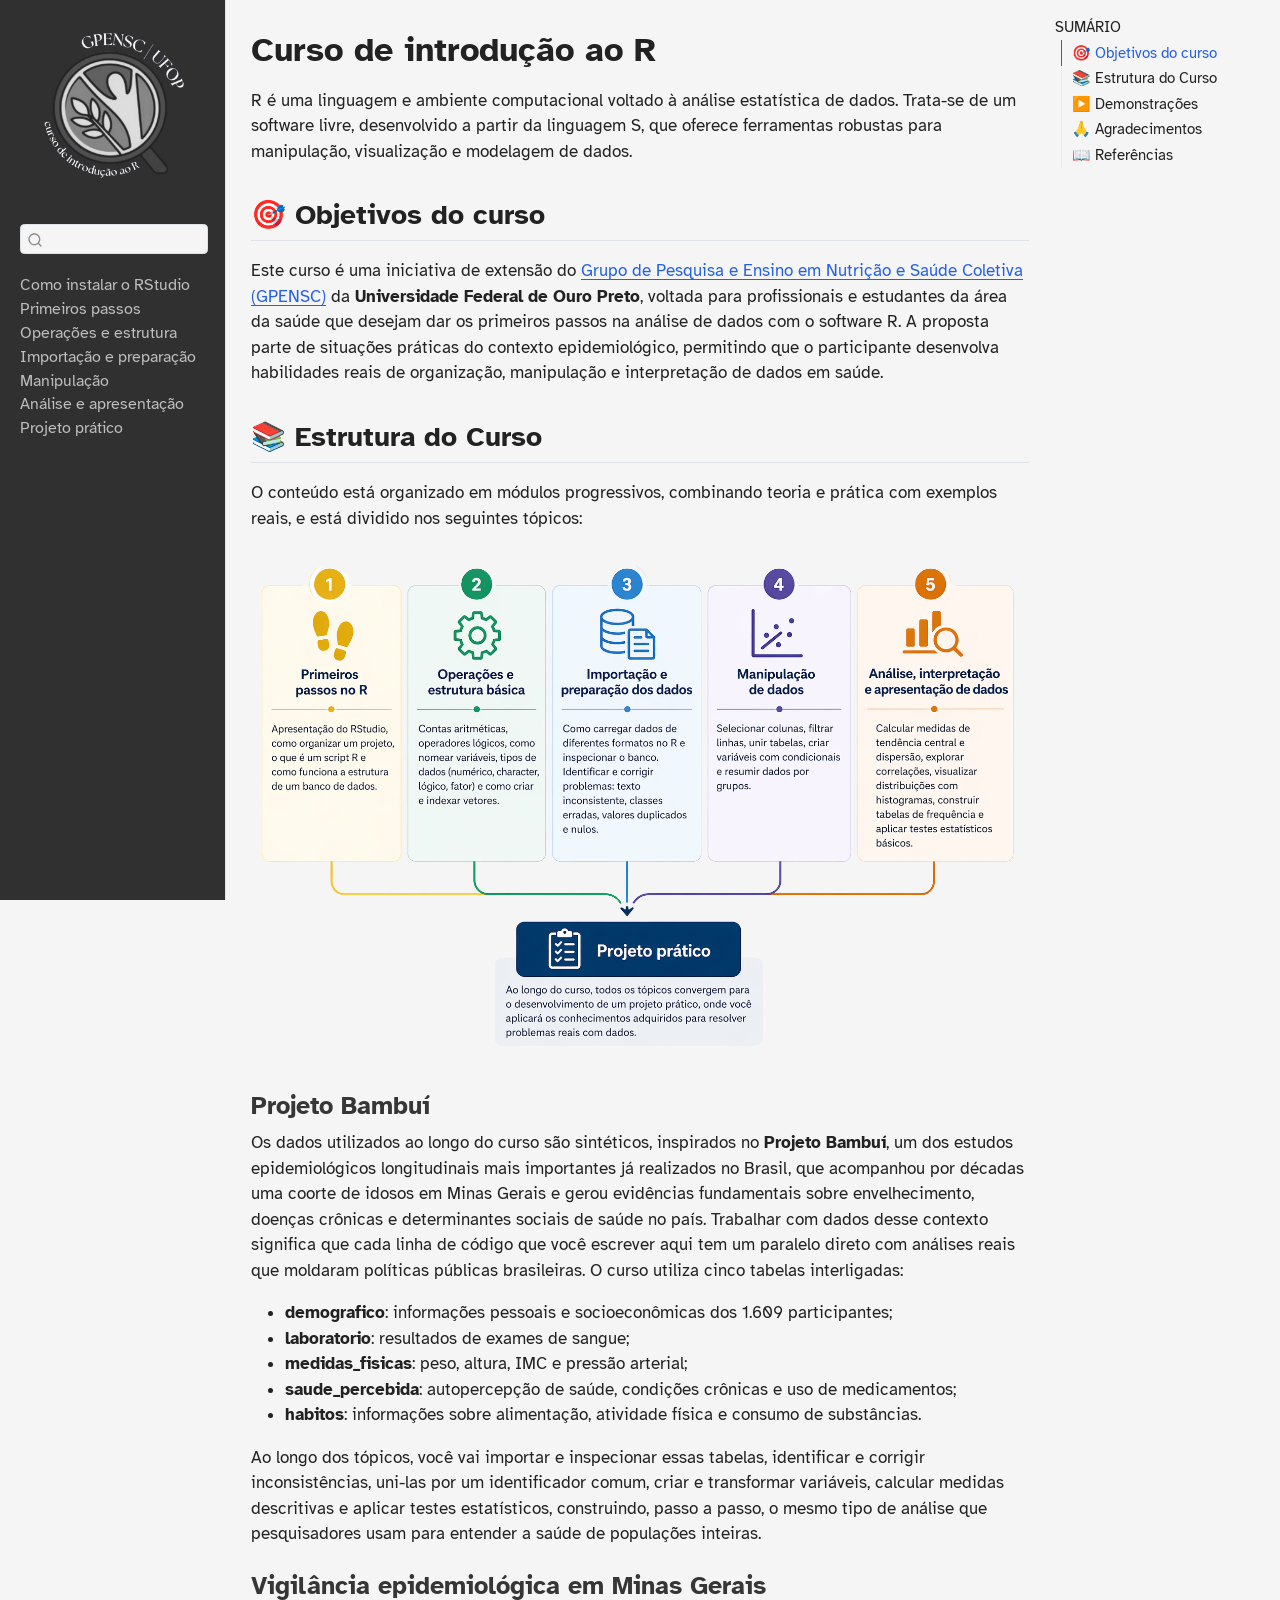
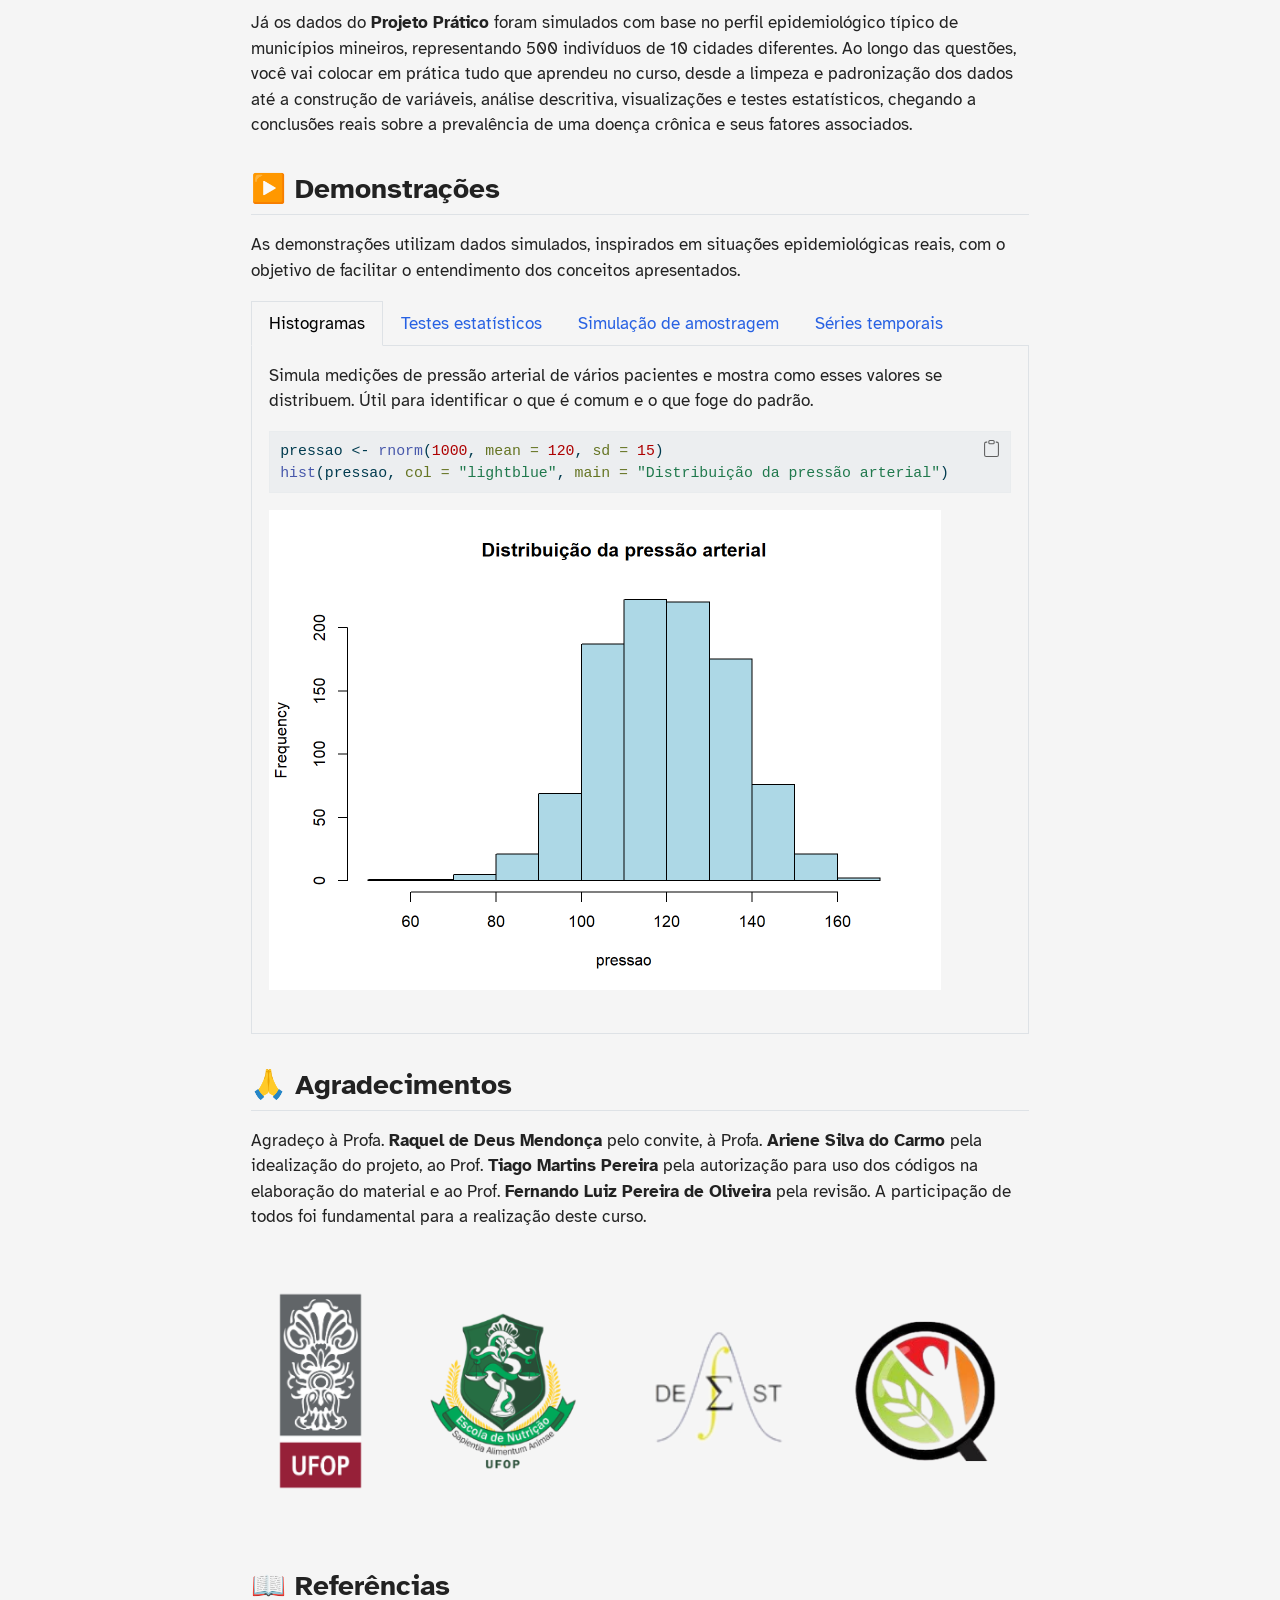
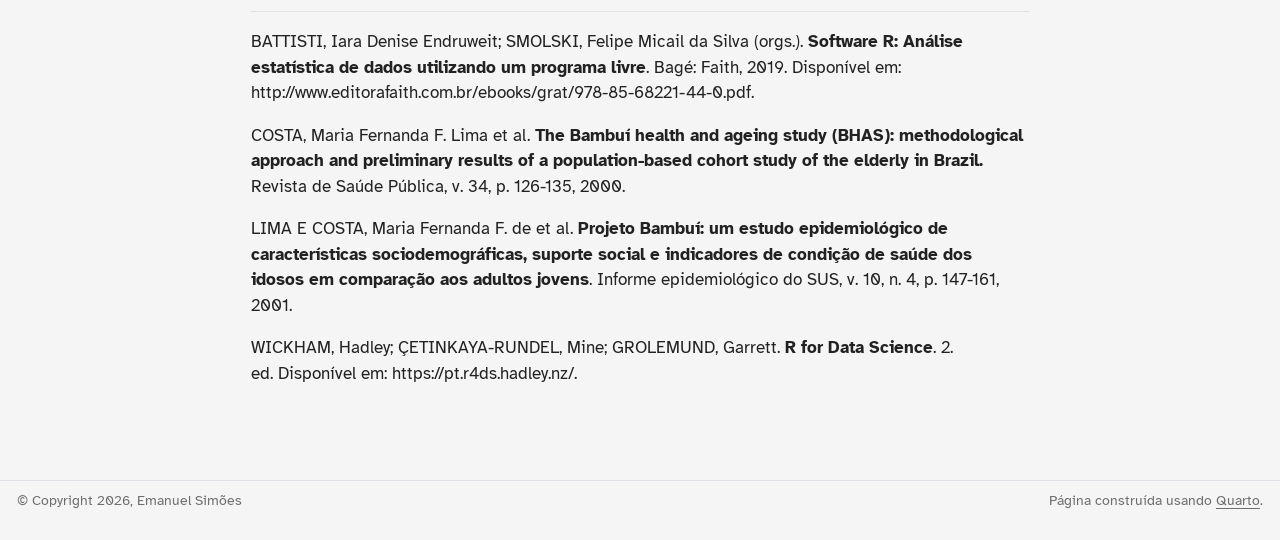
==== commit 4e5334b1: "Update 2.0" ====
--- a/docs/index.html
+++ b/docs/index.html
@@ -181,7 +181,7 @@
         <li class="sidebar-item">
   <div class="sidebar-item-container"> 
   <a href="./5.html" class="sidebar-item-text sidebar-link">
- <span class="menu-text">Análise, interpretação e apresentação</span></a>
+ <span class="menu-text">Análise e apresentação</span></a>
   </div>
 </li>
         <li class="sidebar-item">
@@ -201,14 +201,12 @@
    
   <ul>
   <li><a href="#objetivos-do-curso" id="toc-objetivos-do-curso" class="nav-link active" data-scroll-target="#objetivos-do-curso">🎯 Objetivos do curso</a></li>
-  <li><a href="#estrutura-do-curso" id="toc-estrutura-do-curso" class="nav-link" data-scroll-target="#estrutura-do-curso">📚 Estrutura do Curso</a></li>
-  <li><a href="#demonstrações" id="toc-demonstrações" class="nav-link" data-scroll-target="#demonstrações">▶️ Demonstrações</a>
+  <li><a href="#estrutura-do-curso" id="toc-estrutura-do-curso" class="nav-link" data-scroll-target="#estrutura-do-curso">📚 Estrutura do Curso</a>
   <ul class="collapse">
-  <li><a href="#distribuição-de-pressão-arterial" id="toc-distribuição-de-pressão-arterial" class="nav-link" data-scroll-target="#distribuição-de-pressão-arterial">Distribuição de pressão arterial</a></li>
-  <li><a href="#verificação-de-diferença-significativa-em-níveis-de-glicemia" id="toc-verificação-de-diferença-significativa-em-níveis-de-glicemia" class="nav-link" data-scroll-target="#verificação-de-diferença-significativa-em-níveis-de-glicemia">Verificação de diferença significativa em níveis de glicemia</a></li>
-  <li><a href="#simulação-de-amostragem" id="toc-simulação-de-amostragem" class="nav-link" data-scroll-target="#simulação-de-amostragem">Simulação de amostragem</a></li>
-  <li><a href="#série-temporal-de-um-acompanhamento-epidemiológico" id="toc-série-temporal-de-um-acompanhamento-epidemiológico" class="nav-link" data-scroll-target="#série-temporal-de-um-acompanhamento-epidemiológico">Série temporal de um acompanhamento epidemiológico</a></li>
+  <li><a href="#projeto-bambuí" id="toc-projeto-bambuí" class="nav-link" data-scroll-target="#projeto-bambuí">Projeto Bambuí</a></li>
+  <li><a href="#vigilância-epidemiológica-em-minas-gerais" id="toc-vigilância-epidemiológica-em-minas-gerais" class="nav-link" data-scroll-target="#vigilância-epidemiológica-em-minas-gerais">Vigilância epidemiológica em Minas Gerais</a></li>
   </ul></li>
+  <li><a href="#demonstrações" id="toc-demonstrações" class="nav-link" data-scroll-target="#demonstrações">▶️ Demonstrações</a></li>
   <li><a href="#agradecimentos" id="toc-agradecimentos" class="nav-link" data-scroll-target="#agradecimentos">🙏 Agradecimentos</a></li>
   <li><a href="#referências" id="toc-referências" class="nav-link" data-scroll-target="#referências">📖 Referências</a></li>
   </ul>
@@ -239,28 +237,36 @@
 <p>R é uma linguagem e ambiente computacional voltado à análise estatística de dados. Trata-se de um software livre, desenvolvido a partir da linguagem S, que oferece ferramentas robustas para manipulação, visualização e modelagem de dados.</p>
 <section id="objetivos-do-curso" class="level2">
 <h2 class="anchored" data-anchor-id="objetivos-do-curso">🎯 Objetivos do curso</h2>
-<p>Este curso é uma iniciativa de extensão do Grupo de Pesquisa e Ensino em Nutrição e Saúde Coletiva (GPENSC) da Universidade Federal de Ouro Preto, voltada para profissionais e estudantes da área da saúde que desejam dar os primeiros passos na análise de dados com o software R. A proposta parte de situações práticas do contexto epidemiológico, permitindo que o participante desenvolva habilidades reais de organização, manipulação e interpretação de dados em saúde.</p>
-<p><strong>Ao final do curso, você será capaz de:</strong></p>
-<ul>
-<li>Organizar projetos no RStudio com scripts claros e reutilizáveis.</li>
-<li>Importar e estruturar bancos de dados de diferentes formatos.</li>
-<li>Identificar e corrigir inconsistências e valores ausentes.</li>
-<li>Manipular dados: filtrar, transformar e combinar tabelas.</li>
-<li>Automatizar análises repetitivas com scripts.</li>
-<li>Calcular e interpretar medidas e testes estatísticos básicos.</li>
-<li>Criar gráficos para explorar e comunicar resultados.</li>
-</ul>
+<p>Este curso é uma iniciativa de extensão do <a href="https://www.instagram.com/gpenscufop/">Grupo de Pesquisa e Ensino em Nutrição e Saúde Coletiva (GPENSC)</a> da <strong>Universidade Federal de Ouro Preto</strong>, voltada para profissionais e estudantes da área da saúde que desejam dar os primeiros passos na análise de dados com o software R. A proposta parte de situações práticas do contexto epidemiológico, permitindo que o participante desenvolva habilidades reais de organização, manipulação e interpretação de dados em saúde.</p>
 </section>
 <section id="estrutura-do-curso" class="level2">
 <h2 class="anchored" data-anchor-id="estrutura-do-curso">📚 Estrutura do Curso</h2>
 <p>O conteúdo está organizado em módulos progressivos, combinando teoria e prática com exemplos reais, e está dividido nos seguintes tópicos:</p>
 <p><img src="images/estrutura.png" class="img-fluid"></p>
+<section id="projeto-bambuí" class="level3">
+<h3 class="anchored" data-anchor-id="projeto-bambuí">Projeto Bambuí</h3>
+<p>Os dados utilizados ao longo do curso são sintéticos, inspirados no <strong>Projeto Bambuí</strong>, um dos estudos epidemiológicos longitudinais mais importantes já realizados no Brasil, que acompanhou por décadas uma coorte de idosos em Minas Gerais e gerou evidências fundamentais sobre envelhecimento, doenças crônicas e determinantes sociais de saúde no país. Trabalhar com dados desse contexto significa que cada linha de código que você escrever aqui tem um paralelo direto com análises reais que moldaram políticas públicas brasileiras. O curso utiliza cinco tabelas interligadas:</p>
+<ul>
+<li><strong>demografico</strong>: informações pessoais e socioeconômicas dos 1.609 participantes;</li>
+<li><strong>laboratorio</strong>: resultados de exames de sangue;</li>
+<li><strong>medidas_fisicas</strong>: peso, altura, IMC e pressão arterial;</li>
+<li><strong>saude_percebida</strong>: autopercepção de saúde, condições crônicas e uso de medicamentos;</li>
+<li><strong>habitos</strong>: informações sobre alimentação, atividade física e consumo de substâncias.</li>
+</ul>
+<p>Ao longo dos tópicos, você vai importar e inspecionar essas tabelas, identificar e corrigir inconsistências, uni-las por um identificador comum, criar e transformar variáveis, calcular medidas descritivas e aplicar testes estatísticos, construindo, passo a passo, o mesmo tipo de análise que pesquisadores usam para entender a saúde de populações inteiras.</p>
+</section>
+<section id="vigilância-epidemiológica-em-minas-gerais" class="level3">
+<h3 class="anchored" data-anchor-id="vigilância-epidemiológica-em-minas-gerais">Vigilância epidemiológica em Minas Gerais</h3>
+<p>Já os dados do <strong>Projeto Prático</strong> foram simulados com base no perfil epidemiológico típico de municípios mineiros, representando 500 indivíduos de 10 cidades diferentes. Ao longo das questões, você vai colocar em prática tudo que aprendeu no curso, desde a limpeza e padronização dos dados até a construção de variáveis, análise descritiva, visualizações e testes estatísticos, chegando a conclusões reais sobre a prevalência de uma doença crônica e seus fatores associados.</p>
+</section>
 </section>
 <section id="demonstrações" class="level2">
 <h2 class="anchored" data-anchor-id="demonstrações">▶️ Demonstrações</h2>
 <p>As demonstrações utilizam dados simulados, inspirados em situações epidemiológicas reais, com o objetivo de facilitar o entendimento dos conceitos apresentados.</p>
-<section id="distribuição-de-pressão-arterial" class="level3">
-<h3 class="anchored" data-anchor-id="distribuição-de-pressão-arterial">Distribuição de pressão arterial</h3>
+<div class="tabset-margin-container"></div><div class="panel-tabset">
+<ul class="nav nav-tabs" role="tablist"><li class="nav-item" role="presentation"><a class="nav-link active" id="tabset-1-1-tab" data-bs-toggle="tab" data-bs-target="#tabset-1-1" role="tab" aria-controls="tabset-1-1" aria-selected="true" href="">Histogramas</a></li><li class="nav-item" role="presentation"><a class="nav-link" id="tabset-1-2-tab" data-bs-toggle="tab" data-bs-target="#tabset-1-2" role="tab" aria-controls="tabset-1-2" aria-selected="false" href="">Testes estatísticos</a></li><li class="nav-item" role="presentation"><a class="nav-link" id="tabset-1-3-tab" data-bs-toggle="tab" data-bs-target="#tabset-1-3" role="tab" aria-controls="tabset-1-3" aria-selected="false" href="">Simulação de amostragem</a></li><li class="nav-item" role="presentation"><a class="nav-link" id="tabset-1-4-tab" data-bs-toggle="tab" data-bs-target="#tabset-1-4" role="tab" aria-controls="tabset-1-4" aria-selected="false" href="">Séries temporais</a></li></ul>
+<div class="tab-content">
+<div id="tabset-1-1" class="tab-pane active" role="tabpanel" aria-labelledby="tabset-1-1-tab">
 <p>Simula medições de pressão arterial de vários pacientes e mostra como esses valores se distribuem. Útil para identificar o que é comum e o que foge do padrão.</p>
 <div class="cell">
 <div class="code-copy-outer-scaffold"><div class="sourceCode cell-code" id="cb1"><pre class="sourceCode r code-with-copy"><code class="sourceCode r"><span id="cb1-1"><a href="#cb1-1" aria-hidden="true" tabindex="-1"></a>pressao <span class="ot">&lt;-</span> <span class="fu">rnorm</span>(<span class="dv">1000</span>, <span class="at">mean =</span> <span class="dv">120</span>, <span class="at">sd =</span> <span class="dv">15</span>)</span>
@@ -273,9 +279,8 @@
 </div>
 </div>
 </div>
-</section>
-<section id="verificação-de-diferença-significativa-em-níveis-de-glicemia" class="level3">
-<h3 class="anchored" data-anchor-id="verificação-de-diferença-significativa-em-níveis-de-glicemia">Verificação de diferença significativa em níveis de glicemia</h3>
+</div>
+<div id="tabset-1-2" class="tab-pane" role="tabpanel" aria-labelledby="tabset-1-2-tab">
 <p>Compara níveis de glicemia entre dois grupos (por exemplo, com e sem intervenção) e verifica se a diferença observada pode ser considerada real.</p>
 <div class="cell">
 <div class="code-copy-outer-scaffold"><div class="sourceCode cell-code" id="cb2"><pre class="sourceCode r code-with-copy"><code class="sourceCode r"><span id="cb2-1"><a href="#cb2-1" aria-hidden="true" tabindex="-1"></a>dados <span class="ot">&lt;-</span> <span class="fu">data.frame</span>(</span>
@@ -289,18 +294,17 @@
     Welch Two Sample t-test
 
 data:  glicemia by grupo
-t = 49.26, df = 97.6, p-value &lt; 2.2e-16
+t = 53.621, df = 96.329, p-value &lt; 2.2e-16
 alternative hypothesis: true difference in means between group Controle and group Tratamento is not equal to 0
 95 percent confidence interval:
-  9.620362 10.428071
+ 10.01578 10.78581
 sample estimates:
   mean in group Controle mean in group Tratamento 
-               100.04602                 90.02181 </code></pre>
-</div>
-</div>
-</section>
-<section id="simulação-de-amostragem" class="level3">
-<h3 class="anchored" data-anchor-id="simulação-de-amostragem">Simulação de amostragem</h3>
+                100.2009                  89.8001 </code></pre>
+</div>
+</div>
+</div>
+<div id="tabset-1-3" class="tab-pane" role="tabpanel" aria-labelledby="tabset-1-3-tab">
 <p>Simula 5 coletas diferentes de pacientes e calcula a média de cada uma, mostrando como os resultados podem variar entre amostras, mesmo em condições semelhantes.</p>
 <div class="cell">
 <div class="code-copy-outer-scaffold"><div class="sourceCode cell-code" id="cb4"><pre class="sourceCode r code-with-copy"><code class="sourceCode r"><span id="cb4-1"><a href="#cb4-1" aria-hidden="true" tabindex="-1"></a>medias <span class="ot">&lt;-</span> <span class="fu">numeric</span>(<span class="dv">5</span>)</span>
@@ -311,12 +315,11 @@
 <span id="cb4-6"><a href="#cb4-6" aria-hidden="true" tabindex="-1"></a></span>
 <span id="cb4-7"><a href="#cb4-7" aria-hidden="true" tabindex="-1"></a>medias</span></code></pre></div><button title="Copiar para a área de transferência" class="code-copy-button"><i class="bi"></i></button></div>
 <div class="cell-output cell-output-stdout">
-<pre><code>[1] 100.18322  99.95620 100.05088  99.95696 100.00550</code></pre>
-</div>
-</div>
-</section>
-<section id="série-temporal-de-um-acompanhamento-epidemiológico" class="level3">
-<h3 class="anchored" data-anchor-id="série-temporal-de-um-acompanhamento-epidemiológico">Série temporal de um acompanhamento epidemiológico</h3>
+<pre><code>[1]  99.83928  99.90073 100.12175 100.18552  99.91881</code></pre>
+</div>
+</div>
+</div>
+<div id="tabset-1-4" class="tab-pane" role="tabpanel" aria-labelledby="tabset-1-4-tab">
 <p>Representa a evolução de casos ao longo do tempo, ajudando a visualizar tendências de crescimento em um acompanhamento epidemiológico.</p>
 <div class="cell">
 <div class="code-copy-outer-scaffold"><div class="sourceCode cell-code" id="cb6"><pre class="sourceCode r code-with-copy"><code class="sourceCode r"><span id="cb6-1"><a href="#cb6-1" aria-hidden="true" tabindex="-1"></a>dias <span class="ot">&lt;-</span> <span class="dv">1</span><span class="sc">:</span><span class="dv">10</span></span>
@@ -330,7 +333,9 @@
 </div>
 </div>
 </div>
-</section>
+</div>
+</div>
+</div>
 </section>
 <section id="agradecimentos" class="level2">
 <h2 class="anchored" data-anchor-id="agradecimentos">🙏 Agradecimentos</h2>
@@ -339,10 +344,10 @@
 </section>
 <section id="referências" class="level2">
 <h2 class="anchored" data-anchor-id="referências">📖 Referências</h2>
-<p>BATTISTI, Iara Denise Endruweit; SMOLSKI, Felipe Micail da Silva (orgs.). <strong>Software R: Análise estatística de dados utilizando um programa livre</strong>. Bagé: Faith, 2019. Disponível em: http:// www.editorafaith.com.br/ebooks/grat/978-85-68221-44-0.pdf.</p>
+<p>BATTISTI, Iara Denise Endruweit; SMOLSKI, Felipe Micail da Silva (orgs.). <strong>Software R: Análise estatística de dados utilizando um programa livre</strong>. Bagé: Faith, 2019. Disponível em: http://www.editorafaith.com.br/ebooks/grat/978-85-68221-44-0.pdf.</p>
 <p>COSTA, Maria Fernanda F. Lima et al.&nbsp;<strong>The Bambuí health and ageing study (BHAS): methodological approach and preliminary results of a population-based cohort study of the elderly in Brazil.</strong> Revista de Saúde Pública, v. 34, p.&nbsp;126-135, 2000.</p>
 <p>LIMA E COSTA, Maria Fernanda F. de et al.&nbsp;<strong>Projeto Bambuí: um estudo epidemiológico de características sociodemográficas, suporte social e indicadores de condição de saúde dos idosos em comparação aos adultos jovens</strong>. Informe epidemiológico do SUS, v. 10, n.&nbsp;4, p.&nbsp;147-161, 2001.</p>
-<p>WICKHAM, Hadley; ÇETINKAYA-RUNDEL, Mine; GROLEMUND, Garrett. <strong>R for Data Science</strong>. 2. ed.&nbsp;Disponível em: https://r4ds.hadley.nz/.</p>
+<p>WICKHAM, Hadley; ÇETINKAYA-RUNDEL, Mine; GROLEMUND, Garrett. <strong>R for Data Science</strong>. 2. ed.&nbsp;Disponível em: https://pt.r4ds.hadley.nz/.</p>
 
 
 </section>
